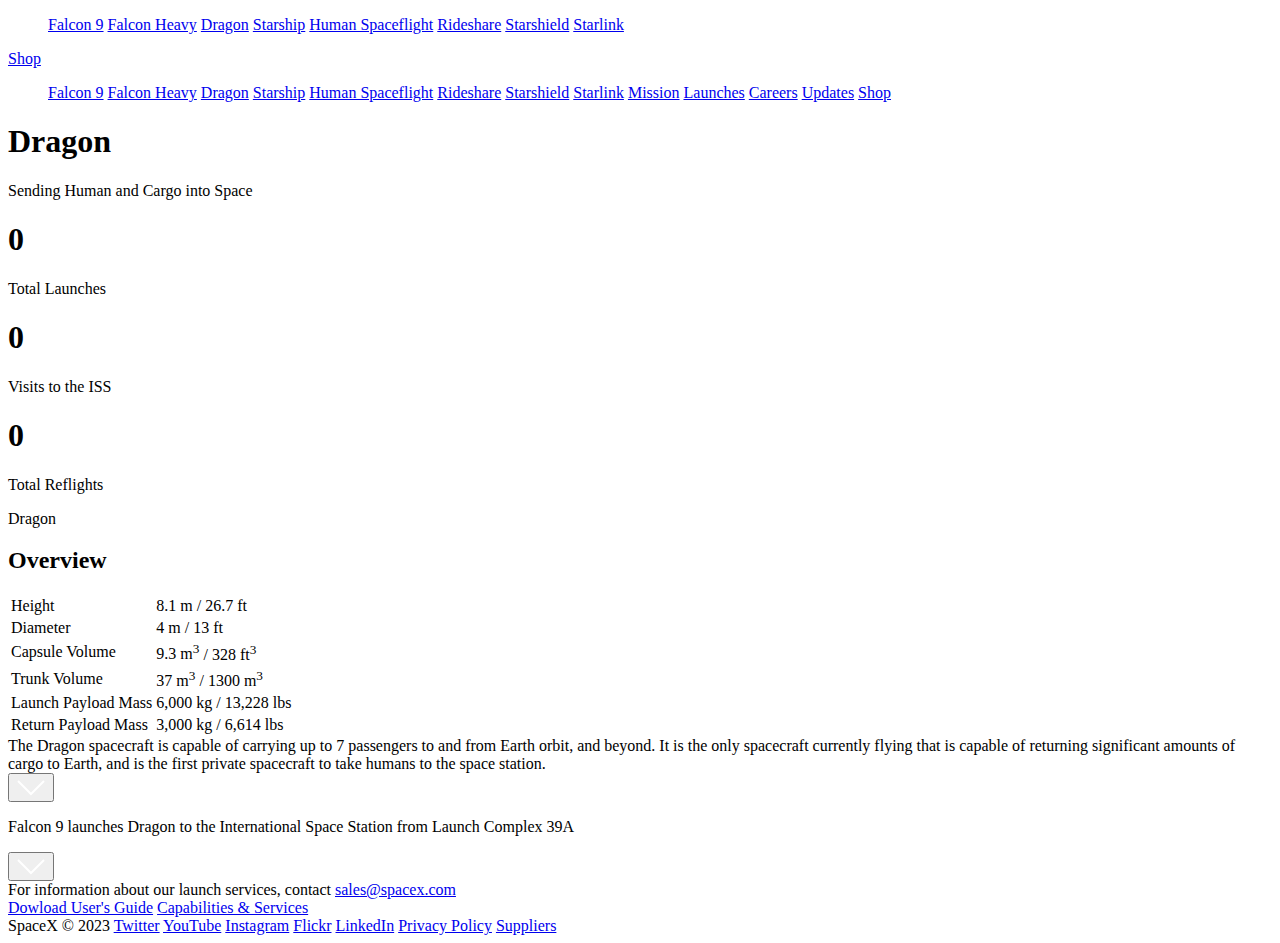
==== dragon.html @ 11a091d2 "Added webpages" ====
<!DOCTYPE html>
<html lang="en">

<head>
    <meta charset="UTF-8">
    <meta name="viewport" content="width=device-width, initial-scale=1.0">
    <title>SpaceX - Dragon</title>
    <link rel="icon" type="image/x-icon" href="Media/icon-spacex.ico">
    <link rel="stylesheet" href="Styles&Scripts/style.css">
    <link rel="stylesheet" href="https://cdnjs.cloudflare.com/ajax/libs/font-awesome/6.4.2/css/all.min.css"
        integrity="sha512-z3gLpd7yknf1YoNbCzqRKc4qyor8gaKU1qmn+CShxbuBusANI9QpRohGBreCFkKxLhei6S9CQXFEbbKuqLg0DA=="
        crossorigin="anonymous" referrerpolicy="no-referrer" />
    <link rel="preconnect" href="https://fonts.googleapis.com">
    <link rel="preconnect" href="https://fonts.gstatic.com" crossorigin>
    <link
        href="https://fonts.googleapis.com/css2?family=Barlow:ital,wght@0,100;0,200;0,300;0,400;0,500;0,600;0,700;0,800;0,900;1,100;1,200;1,300;1,400;1,500;1,600;1,700;1,800;1,900&display=swap"
        rel="stylesheet">
</head>

<body>
    <header>
        <div class="navbar">
            <div class="nav-logo-holder">
                <a href="index.html">
                    <div class="main-logo"></div>
                </a>
            </div>

            <ul class="nav-links nav-center">
                <a href="falcon-9.html">Falcon 9</a>
                <a href="falcon-heavy.html">Falcon Heavy</a>
                <a href="dragon.html">Dragon</a>
                <a href="starship.html">Starship</a>
                <a href="human-spaceflight.html">Human Spaceflight</a>
                <a href="rideshare.html">Rideshare</a>
                <a href="starsheild.html">Starshield</a>
                <a href="starlink.html">Starlink</a>
            </ul>

            <div class="right-nav nav-links">
                <div class="nav-shop"><a href="cons.html">Shop</a></div>

            </div>
        </div>

        <div id="menu-button" class="hamburger">
            <div class="bar1 bar"></div>
            <div class="bar2 bar"></div>
            <div class="bar3 bar"></div>
        </div>
    </header>

    <div id="menu-overlay">
        <div id="mobile-menu" class="main-menu">
            <ul>
                <a class="mobile-only" href="falcon-9.html">Falcon 9</a>
                <a class="mobile-only" href="falcon-heavy.html">Falcon Heavy</a>
                <a class="mobile-only" href="dragon.html">Dragon</a>
                <a class="mobile-only" href="starship.html">Starship</a>
                <a class="mobile-only" href="human-spaceflight.html">Human Spaceflight</a>
                <a class="mobile-only" href="rideshare.html">Rideshare</a>
                <a class="mobile-only" href="starsheild.html">Starshield</a>
                <a class="mobile-only" href="starlink.html">Starlink</a>
                <a href="cons.html">Mission</a>
                <a href="cons.html">Launches</a>
                <a href="cons.html">Careers</a>
                <a href="cons.html">Updates</a>
                <a href="cons.html">Shop</a>
            </ul>
        </div>
    </div>

    <div class="mainNav">
        <div class="hero-section backFade" style="background-image: url('Media/dragon_feature.jpg');"></div>
        <div class="hero-mid">
            <h1>Dragon</h1>
            <p>Sending Human and Cargo into Space</p>
        </div>
    </div>

    <div class="statSection">
        <div class="contentCenter">
            <div class="statHolder">
                <h1 class="number" data-value="41">0</h1>
                <p class="label">Total Launches</p>
            </div>
            <div class="statHolder">
                <h1 class="number" data-value="37">0</h1>
                <p class="label">Visits to the ISS</p>
            </div>
            <div class="statHolder">
                <h1 class="number" data-value="19">0</h1>
                <p class="label">Total Reflights</p>
            </div>
        </div>
    </div>

    <div class="hero-section" style="background-image: url('Media/dragonData.jpg');">

        <div class="hero-leftSection">

            <p class="title">Dragon</p>
            <h2>Overview</h2>
            <table class="subDataTable">
                <tr>
                    <td class="dataProperty">Height</td>
                    <td class="dataValue">8.1 m <span>/ 26.7 ft</span></td>
                </tr>
                <tr>
                    <td class="dataProperty">Diameter</td>
                    <td class="dataValue">4 m <span>/ 13 ft</span></td>
                </tr>
                <tr>
                    <td class="dataProperty">Capsule Volume</td>
                    <td class="dataValue">9.3 m<sup>3</sup> <span>/ 328 ft<sup>3</sup></span></td>
                </tr>
                <tr>
                    <td class="dataProperty">Trunk Volume</td>
                    <td class="dataValue">37 m<sup>3</sup> <span>/ 1300 m<sup>3</sup></span></td>
                </tr>
                <tr>
                    <td class="dataProperty">Launch Payload Mass</td>
                    <td class="dataValue">6,000 kg <span>/ 13,228 lbs</span></td>
                </tr>
                <tr>
                    <td class="dataProperty">Return Payload Mass</td>
                    <td class="dataValue">3,000 kg <span>/ 6,614 lbs</span></td>
                </tr>
            </table>

            <div class="details">
                The Dragon spacecraft is capable of carrying up to 7 passengers to and from Earth orbit, and beyond. It is the only spacecraft currently flying that is capable of returning significant amounts of cargo to Earth, and is the first private spacecraft to take humans to the space station.
            </div>
        </div>
    </div>

    <div class="hero-section swiper">
        <div class="swipe-gallery">
            <div class="swipeImg" style="background-image: url('Media/D_1.jpg');"></div>
            <div class="swipeImg" style="background-image: url('Media/D_2.jpg');"></div>
            <div class="swipeImg" style="background-image: url('Media/D_3.jpg');"></div>
            <div class="swipeImg" style="background-image: url('Media/D_4.jpg');"></div>
        </div>
        <div class="caption">
            <button id="leftBtn" class="swipeBtn" onclick="leftSwipe()">
                <svg width="30px" height="20px">
                    <path stroke="#ffffff" fill="none" stroke-width="2px"
                        d="M2.000,5.000 L15.000,18.000 L28.000,5.000 "></path>
                </svg>
            </button>
            <div class="captionText">
                <p id="textContent">Falcon 9 launches Dragon to the International Space Station from Launch Complex 39A
                </p>
            </div>
            <button id="rightBtn" class="swipeBtn" onclick="rightSwipe()">
                <svg width="30px" height="20px">
                    <path stroke="#ffffff" fill="none" stroke-width="2px"
                        d="M2.000,5.000 L15.000,18.000 L28.000,5.000 "></path>
                </svg>
            </button>
        </div>
    </div>

    <div class="preFooter">
        <div class="inner-preFooter">
            <div class="preFoot-tallLine"></div>
            <div class="preFoot-contactInfo">
                For information about our launch services, contact <a href="cons.html">sales@spacex.com</a>
            </div>
            <div class="preFoot-Bottom">
                <div class="preFoot-Btns">
                    <a href="cons.html" class="watch-btn"><span>Dowload User's Guide</span></a>
                    <a href="cons.html" class="watch-btn"><span>Capabilities & Services</span></a>
                </div>
            </div>
        </div>
    </div>

    <footer>
        <div class="footpanel">
            <span>SpaceX &#169 2023</span>
            <a href="cons.html">Twitter</a>
            <a href="cons.html">YouTube</a>
            <a href="cons.html">Instagram</a>
            <a href="cons.html">Flickr</a>
            <a href="cons.html">LinkedIn</a>
            <a href="cons.html">Privacy Policy</a>
            <a href="cons.html">Suppliers</a>
        </div>
    </footer>

    <script src="Styles&Scripts/script.js"></script>
</body>

</html>
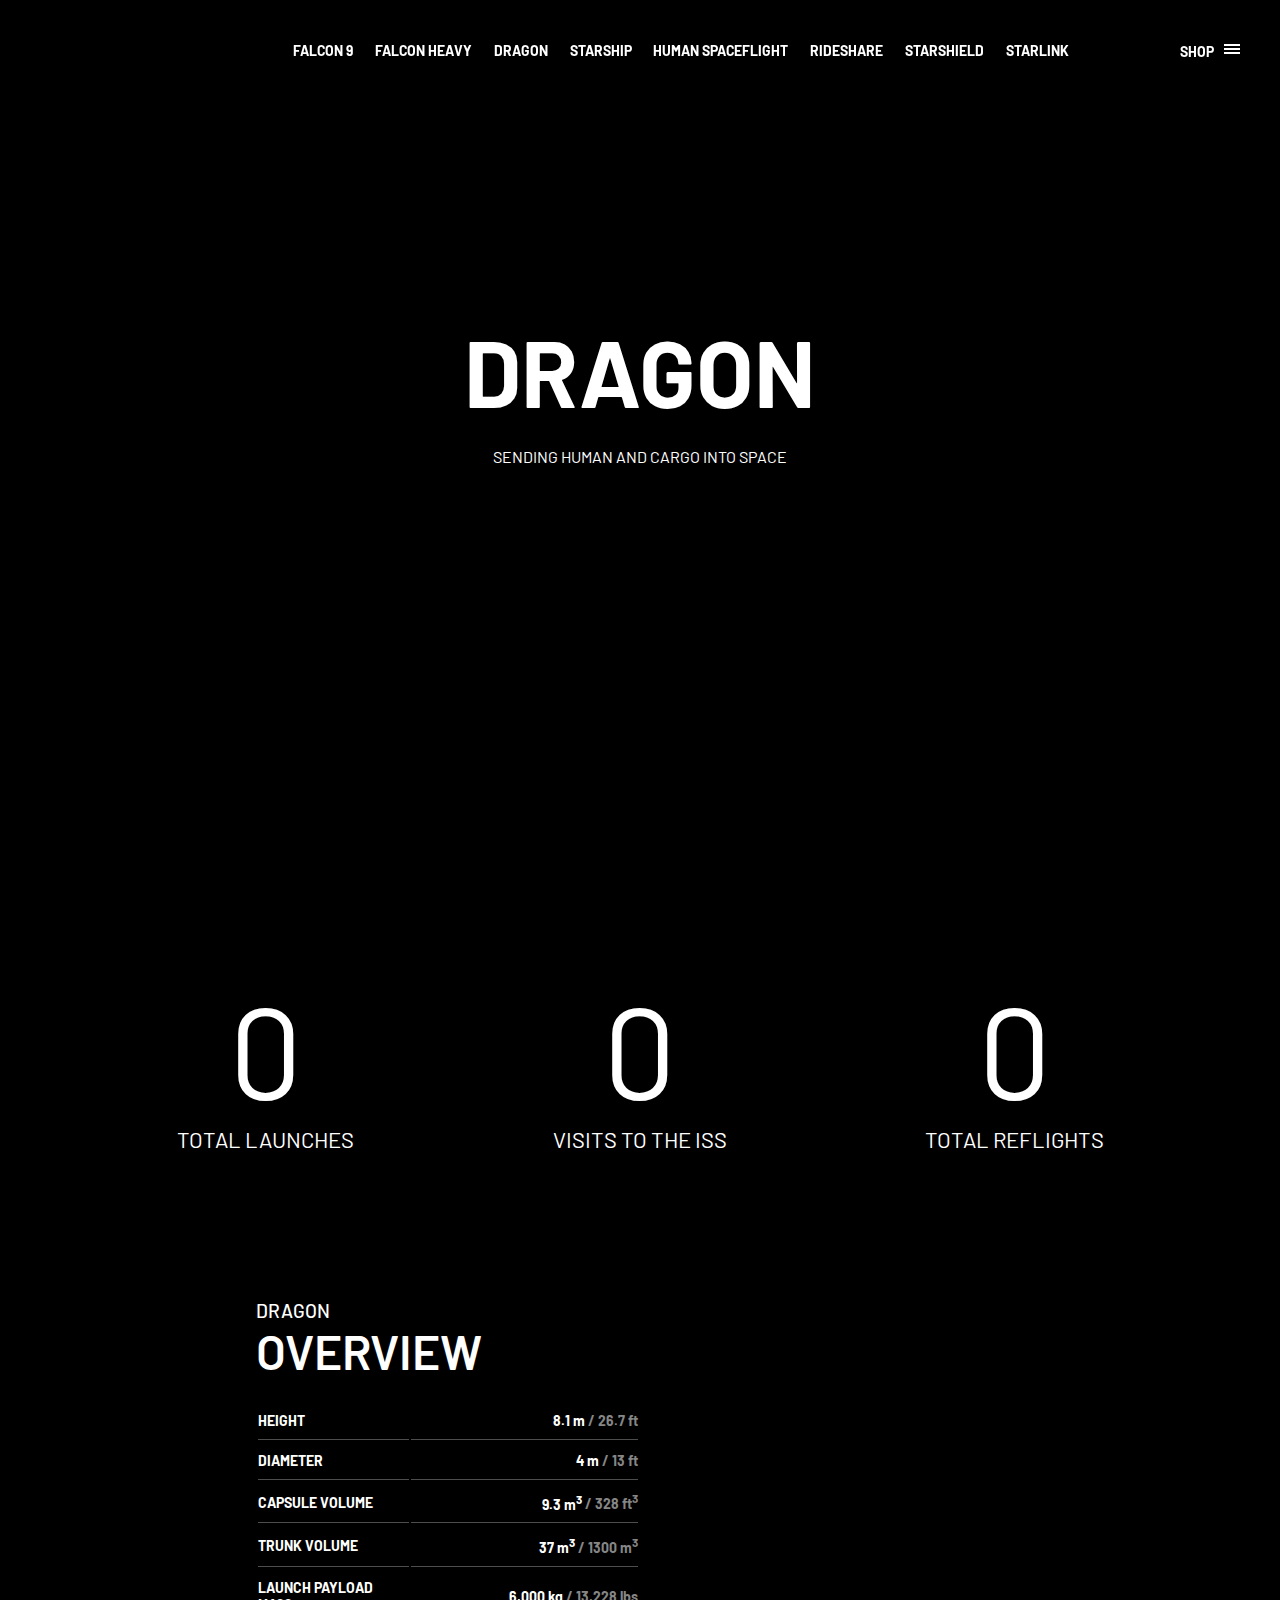
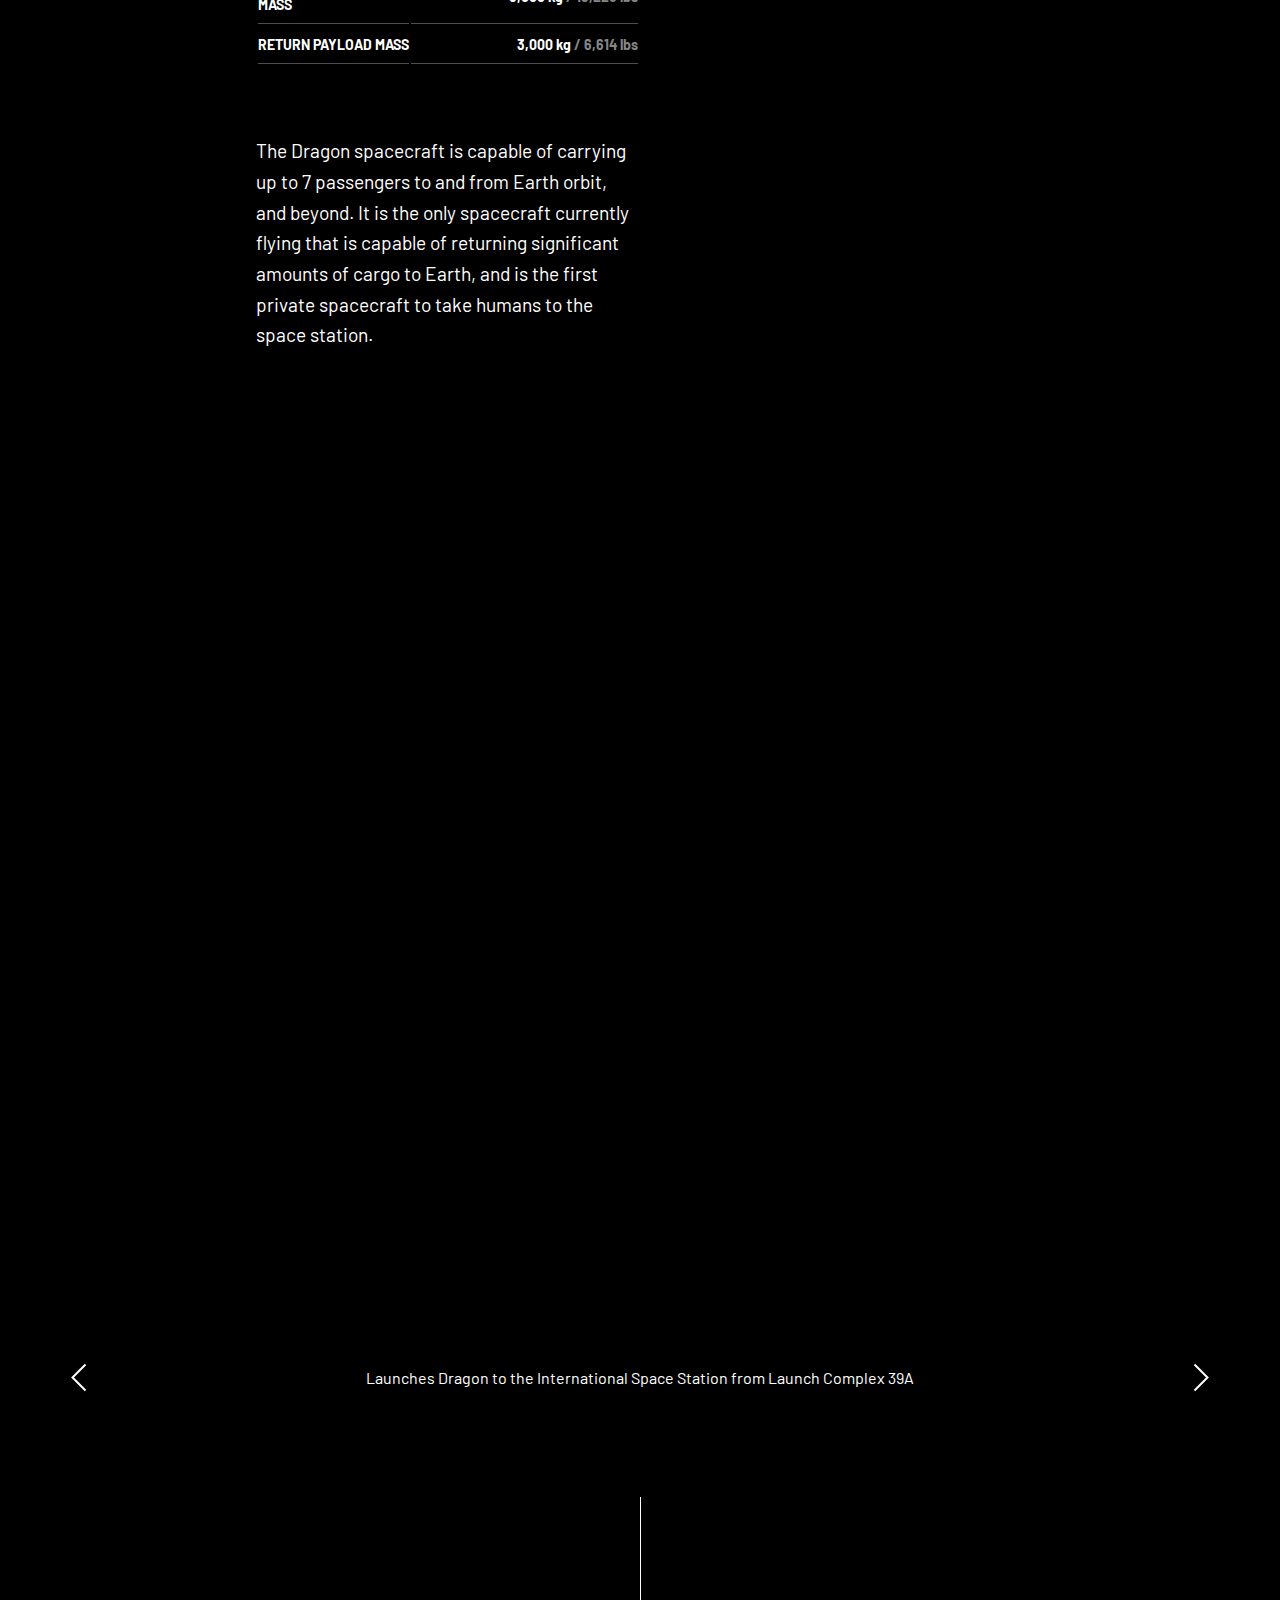
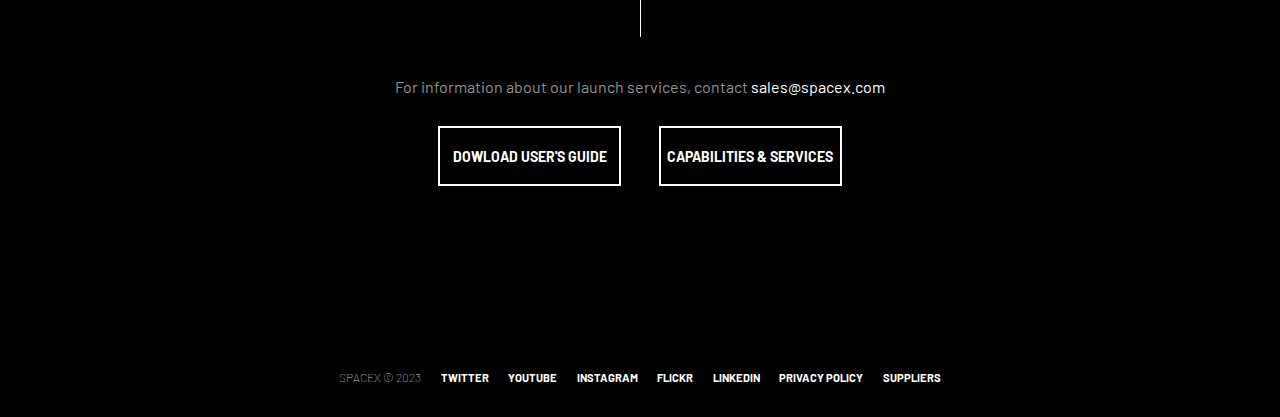
==== commit 2ce6a017: "Website Update v2.0" ====
--- a/dragon.html
+++ b/dragon.html
@@ -19,7 +19,7 @@
 
 <body>
     <header>
-        <div class="navbar">
+        <div id="navBar" class="navbar">
             <div class="nav-logo-holder">
                 <a href="index.html">
                     <div class="main-logo"></div>
@@ -129,7 +129,9 @@
             </table>
 
             <div class="details">
-                The Dragon spacecraft is capable of carrying up to 7 passengers to and from Earth orbit, and beyond. It is the only spacecraft currently flying that is capable of returning significant amounts of cargo to Earth, and is the first private spacecraft to take humans to the space station.
+                The Dragon spacecraft is capable of carrying up to 7 passengers to and from Earth orbit, and beyond. It
+                is the only spacecraft currently flying that is capable of returning significant amounts of cargo to
+                Earth, and is the first private spacecraft to take humans to the space station.
             </div>
         </div>
     </div>
@@ -149,7 +151,7 @@
                 </svg>
             </button>
             <div class="captionText">
-                <p id="textContent">Falcon 9 launches Dragon to the International Space Station from Launch Complex 39A
+                <p id="textContent">Launches Dragon to the International Space Station from Launch Complex 39A
                 </p>
             </div>
             <button id="rightBtn" class="swipeBtn" onclick="rightSwipe()">
@@ -163,14 +165,14 @@
 
     <div class="preFooter">
         <div class="inner-preFooter">
-            <div class="preFoot-tallLine"></div>
+            <div class="preFoot-tallLine animate-group0s"></div>
             <div class="preFoot-contactInfo">
                 For information about our launch services, contact <a href="cons.html">sales@spacex.com</a>
             </div>
             <div class="preFoot-Bottom">
                 <div class="preFoot-Btns">
-                    <a href="cons.html" class="watch-btn"><span>Dowload User's Guide</span></a>
-                    <a href="cons.html" class="watch-btn"><span>Capabilities & Services</span></a>
+                    <a href="cons.html" class="watch-btn animate-group02s"><span>Dowload User's Guide</span></a>
+                    <a href="cons.html" class="watch-btn animate-group04s"><span>Capabilities & Services</span></a>
                 </div>
             </div>
         </div>
--- a/Styles&Scripts/style.css
+++ b/Styles&Scripts/style.css
@@ -0,0 +1,865 @@
+* {
+    margin: 0;
+    padding: 0;
+    box-sizing: border-box;
+    font-family: 'Barlow', sans-serif;
+}
+
+html {
+    overflow-x: hidden;
+    background-color: #000;
+}
+
+/* Navigation Bar */
+
+.navbar {
+    position: fixed;
+    width: 100%;
+    height: 100px;
+    color: #FFFFFF;
+    background-color: transparent;
+    display: flex;
+    justify-content: space-between;
+    align-items: center;
+    z-index: 3;
+}
+
+.navbar a {
+    text-decoration: none;
+    color: #FFFFFF;
+    font-weight: bold;
+    text-transform: uppercase;
+    font-size: 0.87rem;
+    position: relative;
+}
+
+
+.nav-logo-holder {
+    width: 210px;
+    height: 27px;
+    position: relative;
+    bottom: 5px;
+    left: 2.5rem;
+}
+
+.main-logo {
+    width: 100%;
+    height: 100%;
+    background-image: url('../Media/logo.png');
+    background-size: contain;
+    background-repeat: no-repeat;
+}
+
+.nav-links {
+    width: 800px;
+    height: 30px;
+    display: flex;
+    align-items: center;
+    justify-content: space-evenly;
+    /* flex-wrap: wrap; */
+}
+
+.nav-links a {
+    margin: 0 10px;
+}
+
+.nav-links a:after {
+    content: '';
+    position: absolute;
+    width: 100%;
+    height: 1px;
+    left: 0;
+    bottom: -4px;
+    background-color: #FFFFFF;
+    transform: scaleX(0);
+    transform-origin: bottom right;
+    transition: transform 0.3s ease-out;
+}
+
+.nav-links a:hover:after {
+    transform: scaleX(1);
+    transform-origin: bottom left;
+}
+
+.right-nav {
+    width: 10%;
+    /* position: relative; */
+}
+
+.right-nav button {
+    background-color: transparent;
+    color: #ffffff;
+    font-size: 1rem;
+    border: none;
+}
+
+.nav-shop {
+    position: absolute;
+    right: 3.5rem;
+}
+
+.hamburger {
+    width: 16px;
+    height: 16px;
+    position: fixed;
+    z-index: 10;
+    top: 2.5rem;
+    right: 2.5rem;
+    cursor: pointer;
+    background: none;
+    border: none;
+}
+
+.bar {
+    position: absolute;
+    width: 100%;
+    height: 2px;
+    top: 4px;
+    left: 0;
+    background-color: #FFFFFF;
+    transition: all 0.5s ease-in-out 0ms;
+}
+
+.bar2 {
+    transform: translateY(4px);
+}
+
+.bar3 {
+    transform: translateY(8px);
+}
+
+.menu-btn .bar1 {
+    transform: rotate(45deg) translateX(6px) translateY(6px);
+}
+
+.menu-btn .bar2 {
+    display: none;
+}
+
+.menu-btn .bar3 {
+    transform: rotate(-45deg) translateX(-6px) translateY(6px);
+}
+
+
+/* Menu Section */
+
+.menu-background {
+    position: fixed;
+    top: 0;
+    left: 0;
+    width: 100%;
+    height: 100%;
+    background-color: rgba(0, 0, 0, 0.5);
+    z-index: 3;
+    transition: background-color 0.5s ease-in-out;
+}
+
+.main-menu {
+    position: fixed;
+    z-index: 3;
+    top: 0;
+    right: 0;
+    width: 290px;
+    height: 100%;
+    background-color: #000;
+    display: flex;
+    justify-content: center;
+    transform: translateX(100%);
+    transition: transform 0.4s ease-in;
+}
+
+/* Show menu  */
+
+.show-menu {
+    transform: translateX(0);
+}
+
+.main-menu ul {
+    display: flex;
+    flex-direction: column;
+    align-items: flex-end;
+    padding: 50px 50px 0 0;
+    width: 100%;
+    margin-top: 20px;
+}
+
+.main-menu ul a {
+    text-decoration: none;
+    color: #fff;
+    width: 100%;
+    text-align: right;
+    text-transform: uppercase;
+    font-size: 1rem;
+    height: 30px;
+    margin-top: 10px;
+    border-bottom: 1pt solid #252525;
+    transition: color 0.3s ease-in-out;
+}
+
+.main-menu ul a:hover {
+    color: #aaa;
+}
+
+.stop-scrolling {
+    overflow: hidden;
+}
+
+.mobile-only {
+    display: none;
+}
+
+
+/* Hero Section */
+
+.hero-section {
+    width: 100%;
+    height: 100vh;
+    background-size: cover;
+    background-position: center center;
+    display: flex;
+    justify-content: center;
+}
+
+.hero-main {
+    width: 75%;
+    height: 100%;
+    display: flex;
+    justify-content: flex-start;
+    align-items: flex-end;
+}
+
+.hero-inner-left-bottom {
+    height: 180px;
+    position: relative;
+    bottom: 8rem;
+    color: #FFFFFF;
+    text-transform: uppercase;
+}
+
+.hero-inner-left-bottom p {
+    font-weight: 500;
+    font-size: 1.4rem;
+    margin: 7px 0px;
+    animation: fadeInUp 0.5s ease-in-out;
+}
+
+.hero-inner-left-bottom h1 {
+    font-weight: bolder;
+    font-size: 2.85rem;
+    animation: fadeInUp 0.5s ease-in-out 0.2s;
+    animation-fill-mode: both;
+}
+
+.hero-inner-left-bottom a {
+    animation: fadeInUp 0.5s ease-in-out 0.4s;
+    animation-fill-mode: both;
+
+}
+
+.hero-inner-left-bottom p,
+.hero-inner-left-bottom h1,
+.navbar {
+    text-shadow: 3px 3px 6px rgba(0, 0, 0, 0.3);
+}
+
+.watch-btn {
+    font-size: 0.9rem;
+    height: 60px;
+    width: 170px;
+    border: 2px solid #ffffff;
+    display: inline-block;
+    margin-top: 30px;
+    text-decoration: none;
+    color: #FFFFFF;
+    display: flex;
+    justify-content: center;
+    align-items: center;
+    font-weight: bold;
+    position: relative;
+    overflow: hidden;
+    z-index: 2;
+}
+
+.watch-btn:after {
+    content: '';
+    position: absolute;
+    width: 100%;
+    height: 100%;
+    left: 0;
+    bottom: 0;
+    background-color: #FFFFFF;
+    color: #000000;
+    z-index: -1;
+    transform: translateY(100%);
+    transition: transform 0.25s ease-in-out;
+}
+
+.watch-btn:hover:after {
+    transform: translateY(0%);
+}
+
+
+.watch-btn:hover {
+    font-weight: bold;
+    color: #000;
+}
+
+.scroll-icon {
+    opacity: 0;
+    position: absolute;
+    left: 50%;
+    margin-bottom: 50px;
+    animation: scrollArrow 4s 3s infinite;
+}
+
+/* Footer */
+
+footer {
+    height: 80px;
+    background-color: black;
+    color: white;
+    display: flex;
+    justify-content: center;
+    font-size: 0.7rem;
+    font-weight: bold;
+    text-transform: uppercase;
+}
+
+.footpanel span {
+    font-size: 0.75rem;
+    color: #ced0d3;
+    font-weight: 100;
+}
+
+.footpanel {
+    width: 50%;
+    height: 100%;
+    display: flex;
+    justify-content: space-evenly;
+    align-items: center;
+}
+
+.footpanel a {
+    text-decoration: none;
+    color: white;
+    transition: color 0.3s ease-in-out 0.5ms;
+}
+
+.footpanel a:hover {
+    color: #8b939b;
+}
+
+/* Animations */
+
+/* hero inner left fadeUp */
+
+@keyframes fadeInUp {
+    0% {
+        opacity: 0;
+        transform: translateY(140px);
+    }
+
+    100% {
+        opacity: 100%;
+        transform: translateY(0);
+    }
+}
+
+@keyframes bgFadeUp {
+    0% {
+        opacity: 0;
+    }
+
+    100% {
+        opacity: 100%;
+    }
+}
+
+@keyframes scrollArrow {
+    0% {
+        opacity: 0;
+    }
+
+    25% {
+        opacity: 100%;
+        transform: translateY(0);
+    }
+
+    75% {
+        opacity: 100%;
+        transform: translateY(20px);
+    }
+
+    100% {
+        opacity: 0;
+        transform: translateY(20px);
+    }
+}
+
+
+/* Nav Pages */
+
+.mainNav {
+    display: flex;
+    justify-content: center;
+    align-items: center;
+}
+
+.backFade {
+    animation: bgFadeUp 2.5s ease-in-out;
+}
+
+.hero-mid {
+    position: absolute;
+    top: 35%;
+    display: flex;
+    flex-direction: column;
+    align-items: center;
+    color: white;
+    text-transform: uppercase;
+    text-align: center;
+}
+
+.hero-mid h1 {
+    font-weight: 700;
+    font-size: 5.8rem;
+    margin-bottom: 20px;
+    text-shadow: 3px 3px 6px rgba(0, 0, 0, 0.3);
+    animation: fadeInUp 0.5s ease-in-out 0.1s;
+    animation-fill-mode: both;
+}
+
+.hero-mid p {
+    font-size: 1rem;
+    text-shadow: 3px 3px 6px rgba(0, 0, 0, 0.3);
+    animation: fadeInUp 0.5s ease-in 0.15s;
+    animation-fill-mode: both;
+}
+
+.statSection {
+    height: 322px;
+    background-color: #000;
+    width: 100%;
+    display: flex;
+    align-items: center;
+    justify-content: center;
+}
+
+.contentCenter {
+    height: 172px;
+    width: 90%;
+    /* margin: 75px 0px; */
+    display: flex;
+    justify-content: space-evenly;
+    align-items: center;
+}
+
+.statHolder {
+    width: 30%;
+    text-align: center;
+    color: white;
+}
+
+.statHolder .number {
+    /* height: 140px; */
+    font-size: 130px;
+    font-weight: 400;
+    display: flex;
+    align-items: flex-end;
+    justify-content: center;
+}
+
+.statHolder .label {
+    font-size: 22px;
+    text-transform: uppercase;
+}
+
+.hero-leftSection {
+    position: absolute;
+    height: 100%;
+    width: 30%;
+    left: 20%;
+    color: white;
+}
+
+.hero-leftSection .title {
+    margin-top: 20%;
+    font-size: 1.2rem;
+    text-transform: uppercase;
+    font-weight: 500;
+}
+
+.hero-leftSection h2 {
+    font-size: 3rem;
+    text-transform: uppercase;
+    font-weight: 600;
+}
+
+.subDataTable {
+    margin: 20px 0px;
+    font-size: 0.875rem;
+    width: 100%;
+    text-transform: uppercase;
+}
+
+.subDataTable td {
+    padding: 10px 0px;
+    border-bottom: 1pt solid rgba(255, 255, 255, .3);
+    font-weight: 700;
+    text-shadow: 3px 3px 6px rgba(0, 0, 0, 0.3);
+}
+
+.subDataTable .dataProperty {
+    width: 40%;
+}
+
+.subDataTable .dataValue {
+    text-transform: none;
+    width: 60%;
+    text-align: right;
+}
+
+.subDataTable .dataValue span {
+    color: #868686;
+}
+
+.hero-leftSection .details {
+    font-size: 1.2rem;
+    position: relative;
+    top: 50px;
+    line-height: 1.6;
+}
+
+.details a {
+    color: #868686;
+    text-decoration: none;
+}
+
+.swiper {
+    position: relative;
+    display: flex;
+    flex-direction: column;
+}
+
+.swipe-gallery {
+    position: relative;
+    width: 100%;
+    height: 100%;
+    overflow: hidden;
+}
+
+.swipeImg {
+    background-size: cover;
+    background-position: center;
+    width: 100%;
+    height: 100%;
+    position: absolute;
+    transition: 1s ease-in-out;
+
+}
+
+.swiper .caption {
+    height: 100px;
+    width: 100%;
+    background-color: rgb(0, 0, 0);
+    display: flex;
+    align-items: center;
+    justify-content: center;
+}
+
+.caption button {
+    background: none;
+    border: none;
+}
+
+.swipeBtn {
+    position: absolute;
+    display: inline-block;
+    cursor: pointer;
+}
+
+#leftBtn {
+    left: 5%;
+    transform: rotate(90deg);
+}
+
+#rightBtn {
+    right: 5%;
+    transform: rotate(-90deg);
+}
+
+.captionText {
+    text-align: center;
+    color: white;
+    width: 70%;
+}
+
+.preFooter {
+    height: 440px;
+    position: relative;
+    width: 100%;
+    background-color: #000;
+}
+
+.inner-preFooter {
+    height: 290px;
+    width: 75%;
+    margin: 75px auto;
+}
+
+.preFoot-tallLine {
+    height: 140px;
+    width: 1px;
+    background-color: white;
+    margin: 0 auto;
+}
+
+.preFoot-contactInfo {
+    margin-top: 40px;
+    text-align: center;
+    color: #919191;
+}
+
+.preFoot-contactInfo a {
+    color: white;
+    text-decoration: none;
+}
+
+.preFoot-Bottom {
+    margin: auto;
+    display: flex;
+    justify-content: center;
+    height: 90px;
+}
+
+.preFoot-Btns {
+    width: 50%;
+    height: 100%;
+    display: flex;
+    justify-content: space-evenly;
+}
+
+.preFoot-Btns .watch-btn {
+    width: 38%;
+    font-size: 14px;
+    text-transform: uppercase;
+}
+
+/* Media Queries */
+
+@media (max-width: 1199px) {
+
+    /* Hide Menu */
+    .nav-center {
+        display: none;
+    }
+
+    .nav-shop {
+        display: none;
+    }
+
+    .right-nav {
+        position: absolute;
+        right: 0;
+        top: 15px;
+    }
+
+    .navbar {
+        height: 50px;
+        display: flex;
+        justify-content: center;
+        align-items: center;
+    }
+
+    .nav-logo-holder {
+        height: 20px;
+        left: 1rem;
+        bottom: 0;
+        width: 150px;
+    }
+
+    .mobile-only {
+        display: block;
+    }
+
+    footer {
+        position: relative;
+        height: 160px;
+        bottom: 0;
+    }
+
+    .footpanel {
+        width: 90%;
+        padding: 20px 0px;
+        flex-wrap: wrap;
+        justify-content: center;
+    }
+
+    .footpanel span {
+        text-align: center;
+        width: 100%;
+        margin-bottom: 5px;
+    }
+
+    .footpanel a {
+        margin: 0 5px;
+    }
+
+    /* Nav Pages */
+
+    .statSection .number {
+        font-size: 5rem;
+    }
+
+    .statSection .label {
+        font-size: 1rem;
+    }
+
+    .hero-leftSection {
+        left: 10%;
+        width: 55%;
+    }
+
+    .hero-leftSection .title {
+        font-size: 1.5rem;
+    }
+
+    .hero-leftSection h2 {
+        font-size: 4rem;
+    }
+
+    .subDataTable {
+        margin: 30px 0;
+    }
+
+    .subDataTable td {
+        padding: 20px 0;
+    }
+
+    .hero-leftSection .details {
+        font-size: 1.2rem;
+    }
+
+    .preFoot-Btns {
+        width: 80%;
+    }
+
+    .hamburger {
+        top: 1rem;
+        right: 1rem;
+    }
+
+}
+
+@media (max-width: 600px) {
+
+    .hero-main {
+        width: 80%;
+    }
+
+    .hero-inner-left-bottom {
+        bottom: 8rem;
+    }
+
+    .hero-inner-left-bottom p {
+        font-size: 1.2rem;
+    }
+
+    .hero-inner-left-bottom h1 {
+        font-size: 2.3rem;
+    }
+
+    /* nav pages */
+
+    .hero-mid h1 {
+        font-size: 3rem;
+    }
+
+    .hero-mid p {
+        font-size: 0.75rem;
+    }
+
+    .statSection {
+        height: 230px;
+    }
+
+    .statHolder .number {
+        font-size: 3rem;
+    }
+
+    .statHolder .label {
+        font-size: 0.75rem;
+    }
+
+    .hero-leftSection {
+        left: 10%;
+        width: 60%;
+    }
+
+    .hero-leftSection .title {
+        font-size: 1rem;
+    }
+
+    .hero-leftSection h2 {
+        font-size: 2.2rem;
+    }
+
+    .subDataTable {
+        margin: 30px 0;
+    }
+
+    .subDataTable td {
+        padding: 10px 0;
+        font-size: 0.65rem;
+    }
+
+    .hero-leftSection .details {
+        top: 0px;
+        font-size: 0.8rem;
+    }
+
+    .swiper .captionText {
+        font-size: 0.75rem;
+    }
+
+    .preFoot-Bottom {
+        height: 150px;
+    }
+
+    .preFoot-Btns {
+        width: 100%;
+        flex-direction: column;
+    }
+
+    .preFoot-Btns .watch-btn {
+        width: 100%;
+    }
+}
+
+@media (max-width: 800px) {
+
+    .preFoot-Btns {
+        width: 100%;
+    }
+}
+
+
+/* Under Construction Page */
+
+.container {
+    position: absolute;
+    top: 50%;
+    left: 50%;
+    transform: translate(-50%, -50%);
+    color: rgb(128, 126, 126);
+    width: 80%;
+    height: 400px;
+    border: 1pt solid #333;
+    border-radius: 20px;
+    display: flex;
+    flex-direction: column;
+    justify-content: center;
+    align-items: center;
+    text-align: center;
+    font-weight: lighter;
+}